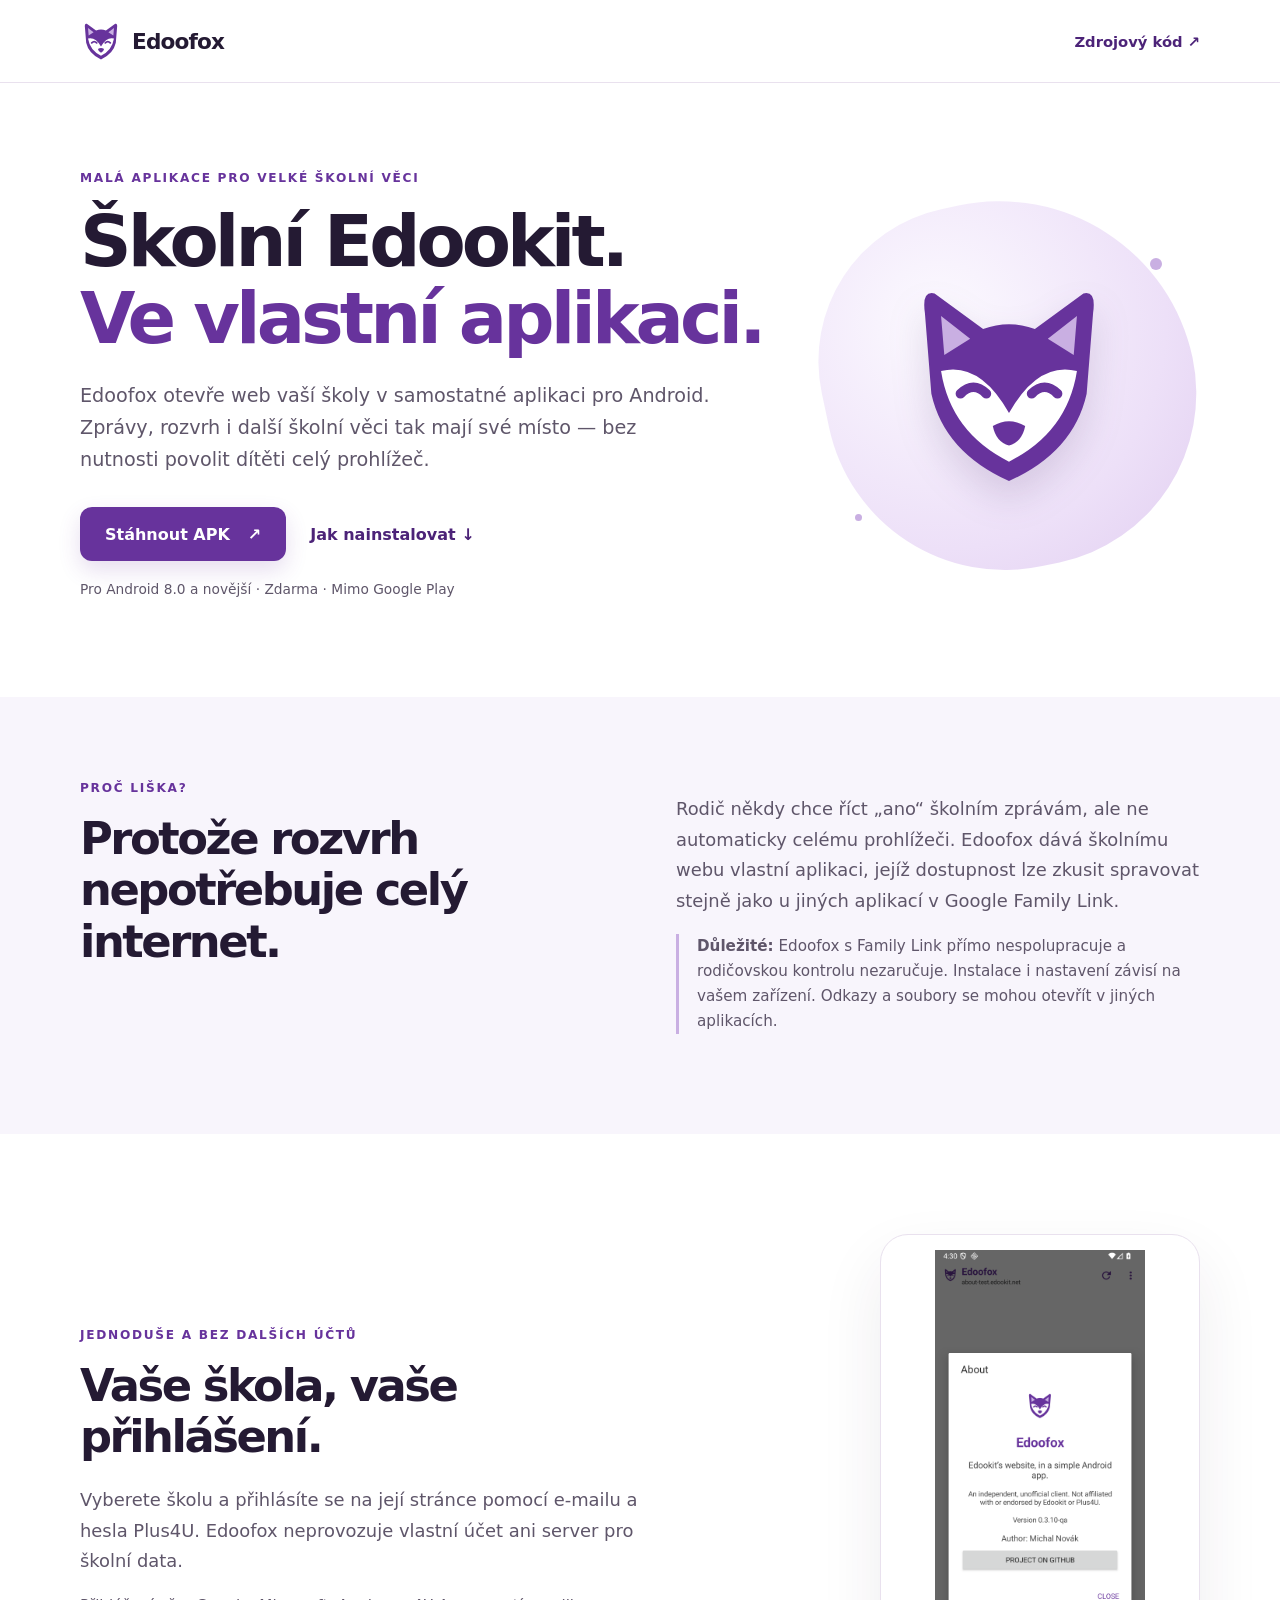
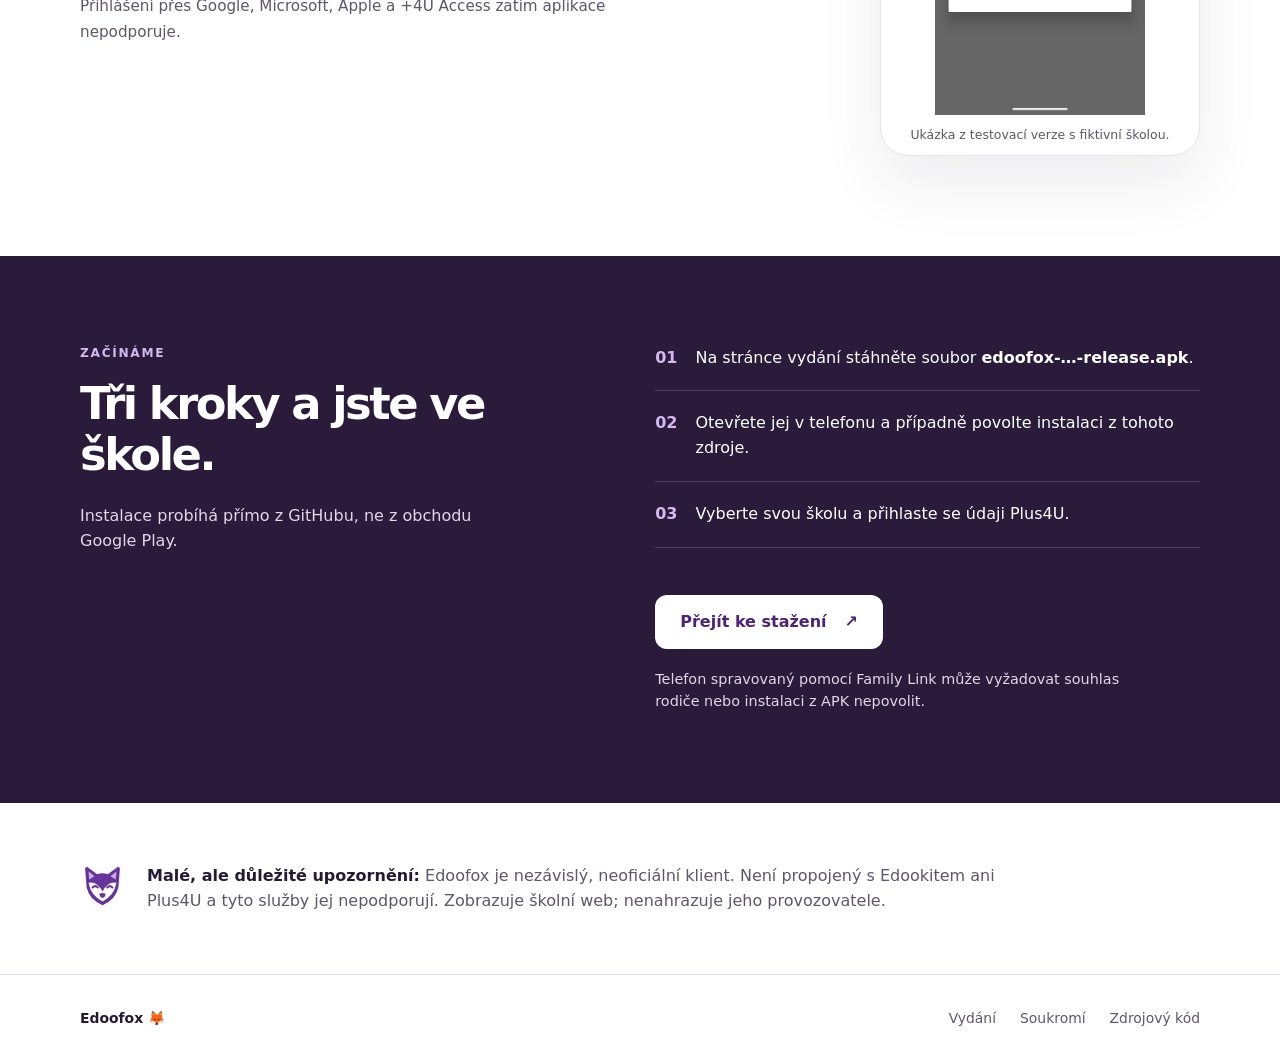
==== docs/index.html @ efac0a39 "Add Czech Edoofox landing page for GitHub Pages" ====
<!doctype html>
<html lang="cs">
<head>
  <meta charset="utf-8">
  <meta name="viewport" content="width=device-width, initial-scale=1">
  <meta name="theme-color" content="#f8f5fc">
  <meta name="description" content="Edoofox: neoficiální aplikace pro školní Edookit na Androidu. Školní web v samostatné aplikaci, kterou lze zkusit spravovat pomocí Google Family Link.">
  <title>Edoofox — školní Edookit ve vlastní aplikaci</title>
  <link rel="icon" href="images/edoofox.svg" type="image/svg+xml">
  <link rel="stylesheet" href="site.css">
</head>
<body>
  <a class="skip-link" href="#obsah">Přeskočit na obsah</a>
  <header class="site-header">
    <div class="container header-inner">
      <a class="brand" href="#uvod" aria-label="Edoofox, zpět na začátek">
        <img src="images/edoofox.svg" width="42" height="42" alt="">
        <span>Edoofox</span>
      </a>
      <a class="header-link" href="https://github.com/mancze/edoofox">Zdrojový kód <span aria-hidden="true">↗</span></a>
    </div>
  </header>

  <main id="obsah">
    <section class="hero container" id="uvod" aria-labelledby="hero-title">
      <div class="hero-copy">
        <p class="eyebrow">Malá aplikace pro velké školní věci</p>
        <h1 id="hero-title">Školní Edookit.<br><span>Ve vlastní aplikaci.</span></h1>
        <p class="lead">Edoofox otevře web vaší školy v samostatné aplikaci pro Android. Zprávy, rozvrh i další školní věci tak mají své místo — bez nutnosti povolit dítěti celý prohlížeč.</p>
        <div class="hero-actions">
          <a class="button button-primary" href="https://github.com/mancze/edoofox/releases">Stáhnout APK <span aria-hidden="true">↗</span></a>
          <a class="text-link" href="#instalace">Jak nainstalovat <span aria-hidden="true">↓</span></a>
        </div>
        <p class="support-note">Pro Android 8.0 a novější · Zdarma · Mimo Google Play</p>
      </div>
      <div class="hero-art" aria-hidden="true">
        <div class="art-halo"></div>
        <img src="images/edoofox.svg" width="190" height="190" alt="">
        <span class="art-spark spark-one"></span>
        <span class="art-spark spark-two"></span>
      </div>
    </section>

    <section class="why-section" aria-labelledby="why-title">
      <div class="container why-grid">
        <div>
          <p class="eyebrow">Proč liška?</p>
          <h2 id="why-title">Protože rozvrh nepotřebuje celý internet.</h2>
        </div>
        <div class="why-copy">
          <p>Rodič někdy chce říct „ano“ školním zprávám, ale ne automaticky celému prohlížeči. Edoofox dává školnímu webu vlastní aplikaci, jejíž dostupnost lze zkusit spravovat stejně jako u jiných aplikací v Google Family Link.</p>
          <p class="fine-print"><strong>Důležité:</strong> Edoofox s Family Link přímo nespolupracuje a rodičovskou kontrolu nezaručuje. Instalace i nastavení závisí na vašem zařízení. Odkazy a soubory se mohou otevřít v jiných aplikacích.</p>
        </div>
      </div>
    </section>

    <section class="app-section container" aria-labelledby="app-title">
      <div class="app-copy">
        <p class="eyebrow">Jednoduše a bez dalších účtů</p>
        <h2 id="app-title">Vaše škola, vaše přihlášení.</h2>
        <p>Vyberete školu a přihlásíte se na její stránce pomocí e-mailu a hesla Plus4U. Edoofox neprovozuje vlastní účet ani server pro školní data.</p>
        <p class="fine-print">Přihlášení přes Google, Microsoft, Apple a +4U Access zatím aplikace nepodporuje.</p>
      </div>
      <figure class="app-preview">
        <img src="images/about.png" width="1080" height="2400" loading="lazy" alt="Ukázka obrazovky O aplikaci v testovací verzi Edoofoxu">
        <figcaption>Ukázka z testovací verze s fiktivní školou.</figcaption>
      </figure>
    </section>

    <section class="install-section" id="instalace" aria-labelledby="install-title">
      <div class="container install-inner">
        <div class="install-heading">
          <p class="eyebrow">Začínáme</p>
          <h2 id="install-title">Tři kroky a jste ve škole.</h2>
          <p>Instalace probíhá přímo z GitHubu, ne z obchodu Google Play.</p>
        </div>
        <ol class="steps">
          <li><span class="step-number" aria-hidden="true">01</span><span>Na stránce vydání stáhněte soubor <strong>edoofox-…-release.apk</strong>.</span></li>
          <li><span class="step-number" aria-hidden="true">02</span><span>Otevřete jej v telefonu a případně povolte instalaci z tohoto zdroje.</span></li>
          <li><span class="step-number" aria-hidden="true">03</span><span>Vyberte svou školu a přihlaste se údaji Plus4U.</span></li>
        </ol>
        <div class="install-footer">
          <a class="button button-primary" href="https://github.com/mancze/edoofox/releases">Přejít ke stažení <span aria-hidden="true">↗</span></a>
          <p>Telefon spravovaný pomocí Family Link může vyžadovat souhlas rodiče nebo instalaci z APK nepovolit.</p>
        </div>
      </div>
    </section>

    <aside class="disclaimer container" aria-label="Upozornění">
      <img src="images/edoofox.svg" width="45" height="45" alt="">
      <p><strong>Malé, ale důležité upozornění:</strong> Edoofox je nezávislý, neoficiální klient. Není propojený s Edookitem ani Plus4U a tyto služby jej nepodporují. Zobrazuje školní web; nenahrazuje jeho provozovatele.</p>
    </aside>
  </main>

  <footer class="site-footer">
    <div class="container footer-inner">
      <span>Edoofox <span aria-hidden="true">🦊</span></span>
      <nav aria-label="Odkazy v zápatí">
        <a href="https://github.com/mancze/edoofox/releases">Vydání</a>
        <a href="https://github.com/mancze/edoofox/blob/main/docs/PRIVACY.md">Soukromí</a>
        <a href="https://github.com/mancze/edoofox">Zdrojový kód</a>
      </nav>
    </div>
  </footer>
</body>
</html>
---- docs/site.css ----
:root {
  color-scheme: light;
  --ink: #241a33;
  --muted: #5f566a;
  --purple: #67339c;
  --purple-dark: #4c2378;
  --purple-pale: #f1e9fa;
  --line: #e9e1ee;
  font-family: system-ui, -apple-system, "Segoe UI", Roboto, sans-serif;
}

* { box-sizing: border-box; }
html { scroll-behavior: smooth; }
body { margin: 0; color: var(--ink); background: #fff; }
img { max-width: 100%; height: auto; }
a { color: var(--purple-dark); }
a:focus-visible { outline: 3px solid #b371f1; outline-offset: 4px; border-radius: 4px; }
.container { width: min(1120px, calc(100% - 48px)); margin-inline: auto; }
.skip-link { position: absolute; top: -100px; left: 16px; z-index: 10; padding: 12px 18px; background: #fff; }
.skip-link:focus { top: 10px; }

.site-header { border-bottom: 1px solid var(--line); }
.header-inner, .footer-inner { display: flex; align-items: center; justify-content: space-between; gap: 24px; }
.header-inner { min-height: 82px; }
.brand { display: inline-flex; align-items: center; gap: 10px; color: var(--ink); text-decoration: none; font-size: 1.35rem; font-weight: 800; letter-spacing: -.04em; }
.brand img { display: block; width: 42px; height: 42px; }
.header-link { font-size: .92rem; font-weight: 650; text-decoration: none; }
.header-link:hover, .text-link:hover, .site-footer a:hover { text-decoration: underline; }

.hero { display: grid; grid-template-columns: minmax(0, 1.35fr) minmax(260px, .75fr); align-items: center; gap: 48px; min-height: 580px; padding-block: 88px 100px; }
.eyebrow { margin: 0 0 18px; color: var(--purple); font-size: .76rem; font-weight: 800; letter-spacing: .14em; text-transform: uppercase; }
h1, h2, p { margin-top: 0; }
h1, h2 { letter-spacing: -.055em; }
h1 { margin-bottom: 24px; font-size: clamp(3rem, 5.6vw, 5.35rem); line-height: 1.07; }
h1 span { color: var(--purple); }
h2 { margin-bottom: 23px; font-size: clamp(2.1rem, 3.5vw, 3.25rem); line-height: 1.14; }
.lead { max-width: 630px; color: var(--muted); font-size: clamp(1.12rem, 1.5vw, 1.25rem); line-height: 1.65; }
.hero-actions { display: flex; align-items: center; flex-wrap: wrap; gap: 24px; margin-top: 32px; }
.button { display: inline-flex; align-items: center; justify-content: center; gap: 18px; min-height: 54px; padding: 14px 25px; border-radius: 12px; font-weight: 750; text-decoration: none; transition: background-color .15s ease, transform .15s ease; }
.button:hover { transform: translateY(-2px); }
.button-primary { color: #fff; background: var(--purple); box-shadow: 0 9px 22px #67339c2a; }
.button-primary:hover { background: var(--purple-dark); }
.text-link { font-weight: 700; text-decoration: none; }
.support-note { margin: 20px 0 0; color: var(--muted); font-size: .86rem; }
.hero-art { position: relative; display: grid; place-items: center; min-height: 360px; isolation: isolate; }
.art-halo { position: absolute; z-index: -1; width: min(100%, 370px); aspect-ratio: 1; border-radius: 44% 56% 49% 51%; background: radial-gradient(circle at 35% 30%, #fcfaff 0, #ede0f8 64%, #e1cef0 100%); transform: rotate(-12deg); }
.hero-art img { width: clamp(160px, 20vw, 220px); filter: drop-shadow(0 18px 18px #50306c2a); }
.art-spark { position: absolute; width: 12px; height: 12px; border-radius: 50%; background: #c9afe2; }
.spark-one { top: 15%; right: 10%; }
.spark-two { bottom: 12%; left: 10%; width: 7px; height: 7px; }

.why-section { padding-block: 84px; background: #f8f5fc; }
.why-grid { display: grid; grid-template-columns: 1fr 1fr; gap: 72px; }
.why-copy { padding-top: 13px; }
.why-copy > p:first-child, .app-copy > p:not(.eyebrow) { color: var(--muted); font-size: 1.12rem; line-height: 1.7; }
.fine-print { color: var(--muted); font-size: .95rem !important; line-height: 1.65; }
.why-copy .fine-print { padding-left: 18px; border-left: 3px solid #c9afe2; }

.app-section { display: grid; grid-template-columns: 1fr 320px; align-items: center; gap: clamp(50px, 10vw, 150px); padding-block: 100px; }
.app-copy { max-width: 570px; }
.app-preview { margin: 0; padding: 15px 15px 13px; border: 1px solid var(--line); border-radius: 28px; box-shadow: 0 28px 65px #32214115; background: #fff; }
.app-preview img { display: block; width: 100%; max-height: 465px; object-fit: contain; border-radius: 15px; }
.app-preview figcaption { padding-top: 12px; color: var(--muted); font-size: .78rem; text-align: center; }

.install-section { padding-block: 90px; background: #2a1b3b; color: #fff; }
.install-inner { display: grid; grid-template-columns: 1fr 1.1fr; gap: 25px 80px; }
.install-section .eyebrow { color: #d5b8ef; }
.install-heading > p:last-child { max-width: 420px; color: #e0d7e8; line-height: 1.6; }
.steps { margin: 0; padding: 0; list-style: none; }
.steps li { display: flex; gap: 18px; padding: 20px 0; border-bottom: 1px solid #ffffff29; line-height: 1.55; }
.steps li:first-child { padding-top: 0; }
.step-number { flex: none; color: #d5b8ef; font-weight: 800; }
.install-footer { grid-column: 2; }
.install-footer .button { background: #fff; color: var(--purple-dark); box-shadow: none; }
.install-footer .button:hover { background: #f0e7f8; }
.install-footer p { max-width: 500px; margin: 19px 0 0; color: #e0d7e8; font-size: .9rem; line-height: 1.55; }

.disclaimer { display: flex; align-items: flex-start; gap: 22px; padding-block: 60px; }
.disclaimer img { flex: none; width: 45px; height: 45px; }
.disclaimer p { max-width: 850px; margin: 0; color: var(--muted); line-height: 1.6; }
.disclaimer strong { color: var(--ink); }
.site-footer { border-top: 1px solid var(--line); }
.footer-inner { min-height: 86px; color: var(--muted); font-size: .87rem; }
.footer-inner > span { font-weight: 750; color: var(--ink); }
.footer-inner nav { display: flex; flex-wrap: wrap; gap: 12px 24px; }
.site-footer a { color: var(--muted); text-decoration: none; }

@media (max-width: 760px) {
  .container { width: min(100% - 36px, 540px); }
  .header-inner { min-height: 70px; }
  .header-link { font-size: .84rem; }
  .hero { grid-template-columns: 1fr; gap: 25px; min-height: 0; padding-block: 68px 76px; }
  .hero-art { grid-row: 1; min-height: 180px; }
  .art-halo { width: 200px; }
  .hero-art img { width: 120px; }
  .hero-copy { text-align: center; }
  .hero-actions { justify-content: center; }
  .eyebrow { font-size: .7rem; }
  h1 { font-size: clamp(2.65rem, 9vw, 4.25rem); }
  .why-section, .install-section { padding-block: 68px; }
  .why-grid, .app-section, .install-inner { grid-template-columns: 1fr; gap: 28px; }
  .why-copy { padding-top: 0; }
  .app-section { padding-block: 78px; }
  .app-preview { width: min(100%, 300px); justify-self: center; }
  .install-footer { grid-column: 1; }
  .disclaimer { padding-block: 48px; }
  .footer-inner { align-items: flex-start; flex-direction: column; justify-content: center; gap: 14px; padding-block: 24px; }
}

@media (max-width: 380px) {
  .hero-actions { flex-direction: column; align-items: stretch; gap: 17px; }
  .disclaimer { gap: 13px; }
  .disclaimer img { width: 32px; height: 32px; }
}

@media (prefers-reduced-motion: reduce) {
  html { scroll-behavior: auto; }
  .button { transition: none; }
}
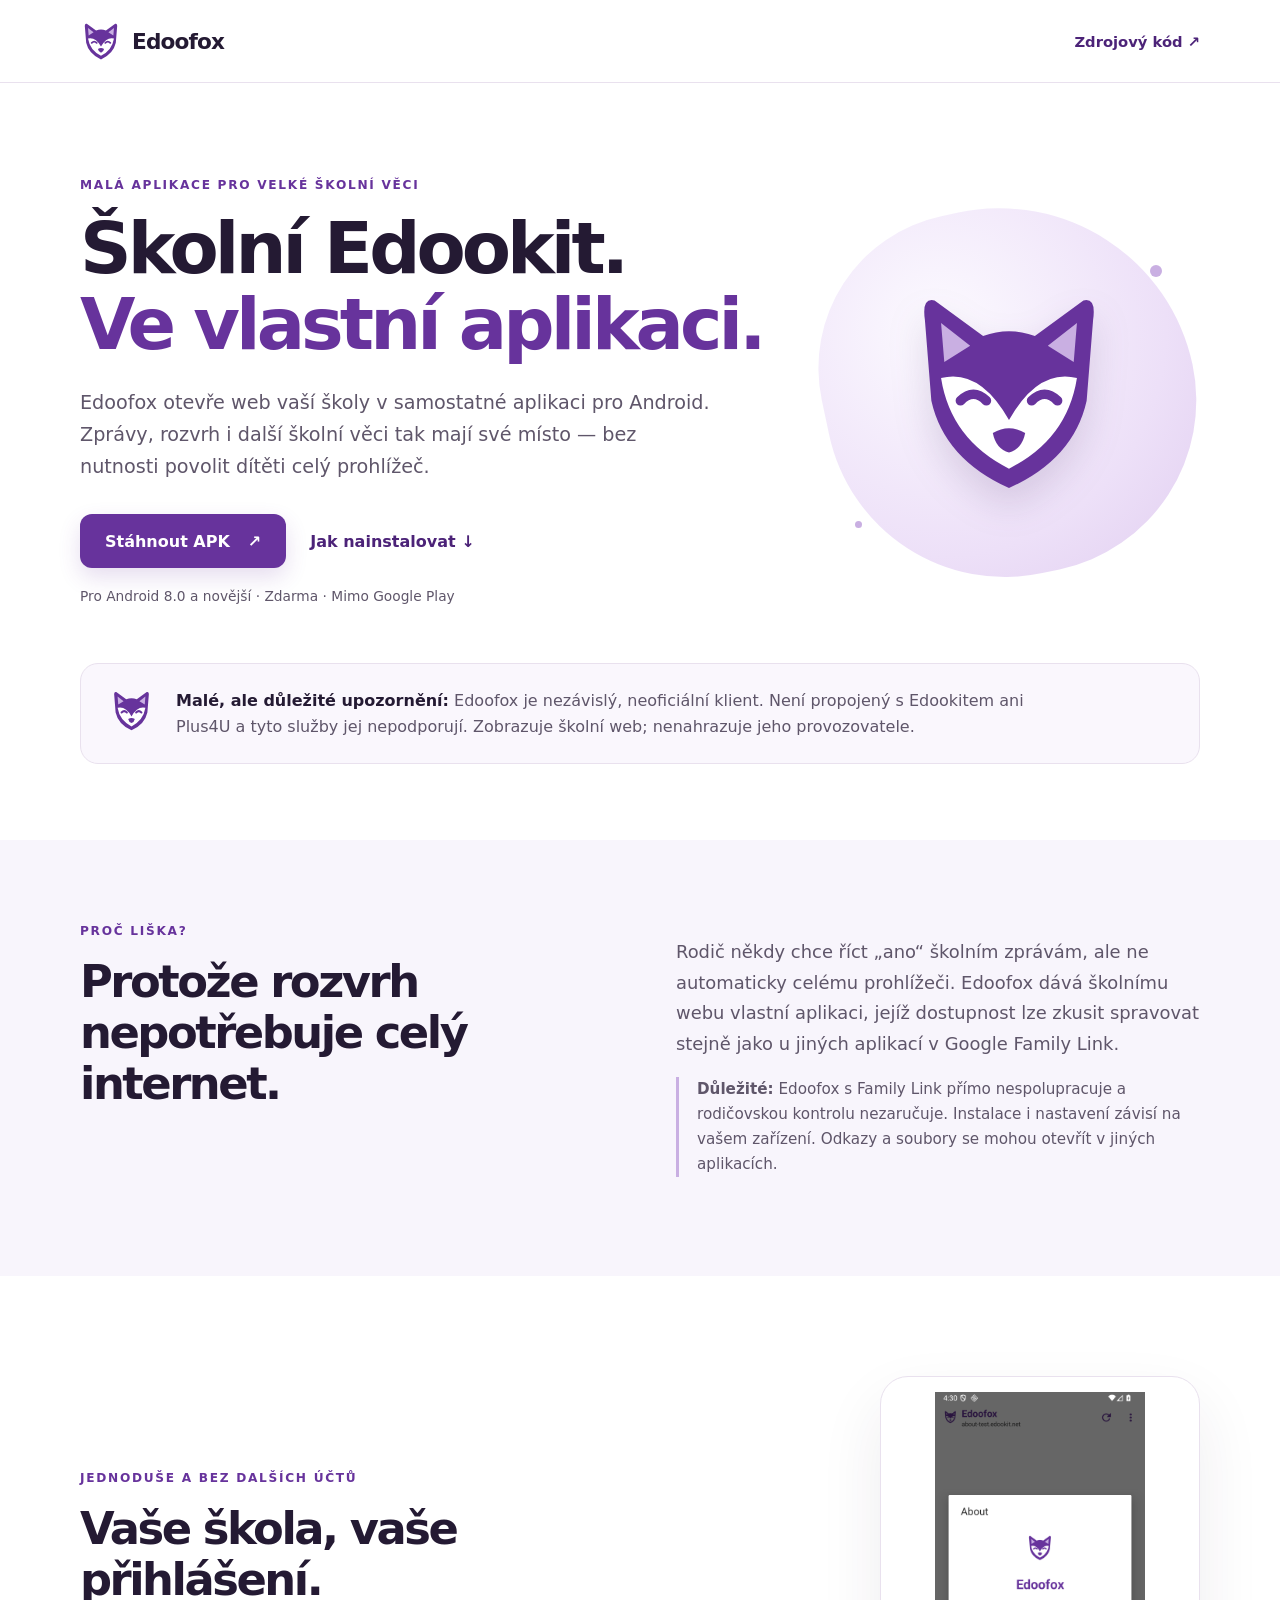
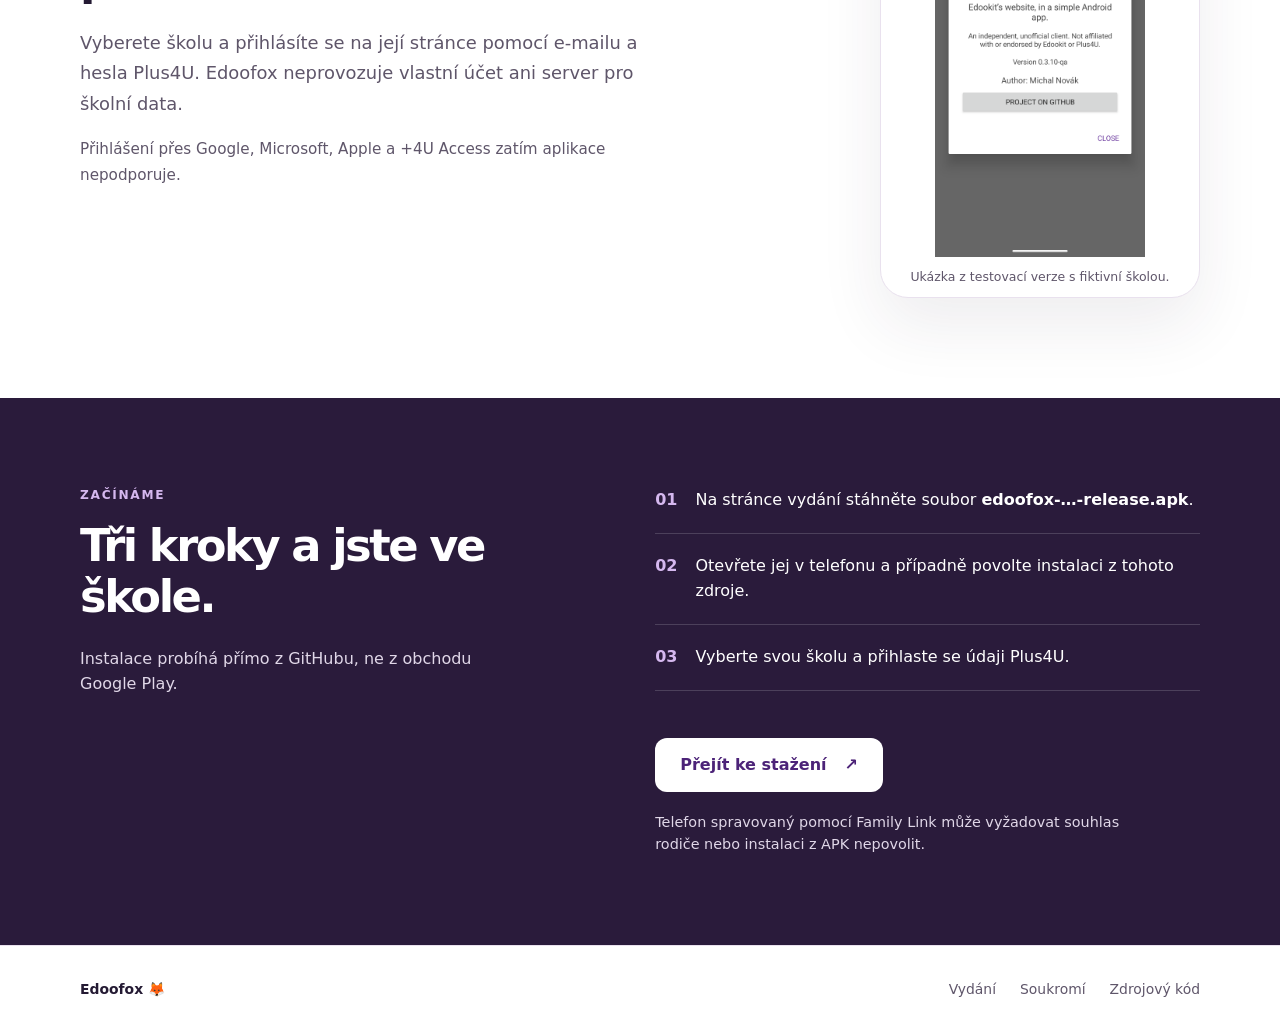
==== commit c8f5d535: "Move unofficial-client notice below download hero" ====
--- a/docs/index.html
+++ b/docs/index.html
@@ -40,6 +40,11 @@
         <span class="art-spark spark-two"></span>
       </div>
     </section>
+
+    <aside class="disclaimer container" aria-label="Upozornění">
+      <img src="images/edoofox.svg" width="45" height="45" alt="">
+      <p><strong>Malé, ale důležité upozornění:</strong> Edoofox je nezávislý, neoficiální klient. Není propojený s Edookitem ani Plus4U a tyto služby jej nepodporují. Zobrazuje školní web; nenahrazuje jeho provozovatele.</p>
+    </aside>
 
     <section class="why-section" aria-labelledby="why-title">
       <div class="container why-grid">
@@ -86,10 +91,6 @@
       </div>
     </section>
 
-    <aside class="disclaimer container" aria-label="Upozornění">
-      <img src="images/edoofox.svg" width="45" height="45" alt="">
-      <p><strong>Malé, ale důležité upozornění:</strong> Edoofox je nezávislý, neoficiální klient. Není propojený s Edookitem ani Plus4U a tyto služby jej nepodporují. Zobrazuje školní web; nenahrazuje jeho provozovatele.</p>
-    </aside>
   </main>
 
   <footer class="site-footer">
--- a/docs/site.css
+++ b/docs/site.css
@@ -27,7 +27,7 @@
 .header-link { font-size: .92rem; font-weight: 650; text-decoration: none; }
 .header-link:hover, .text-link:hover, .site-footer a:hover { text-decoration: underline; }
 
-.hero { display: grid; grid-template-columns: minmax(0, 1.35fr) minmax(260px, .75fr); align-items: center; gap: 48px; min-height: 580px; padding-block: 88px 100px; }
+.hero { display: grid; grid-template-columns: minmax(0, 1.35fr) minmax(260px, .75fr); align-items: center; gap: 48px; min-height: 580px; padding-block: 88px 52px; }
 .eyebrow { margin: 0 0 18px; color: var(--purple); font-size: .76rem; font-weight: 800; letter-spacing: .14em; text-transform: uppercase; }
 h1, h2, p { margin-top: 0; }
 h1, h2 { letter-spacing: -.055em; }
@@ -75,7 +75,7 @@
 .install-footer .button:hover { background: #f0e7f8; }
 .install-footer p { max-width: 500px; margin: 19px 0 0; color: #e0d7e8; font-size: .9rem; line-height: 1.55; }
 
-.disclaimer { display: flex; align-items: flex-start; gap: 22px; padding-block: 60px; }
+.disclaimer { display: flex; align-items: flex-start; gap: 22px; margin-bottom: 76px; padding: 24px 28px; border: 1px solid var(--line); border-radius: 18px; background: #faf7fd; }
 .disclaimer img { flex: none; width: 45px; height: 45px; }
 .disclaimer p { max-width: 850px; margin: 0; color: var(--muted); line-height: 1.6; }
 .disclaimer strong { color: var(--ink); }
@@ -89,7 +89,7 @@
   .container { width: min(100% - 36px, 540px); }
   .header-inner { min-height: 70px; }
   .header-link { font-size: .84rem; }
-  .hero { grid-template-columns: 1fr; gap: 25px; min-height: 0; padding-block: 68px 76px; }
+  .hero { grid-template-columns: 1fr; gap: 25px; min-height: 0; padding-block: 68px 36px; }
   .hero-art { grid-row: 1; min-height: 180px; }
   .art-halo { width: 200px; }
   .hero-art img { width: 120px; }
@@ -103,7 +103,7 @@
   .app-section { padding-block: 78px; }
   .app-preview { width: min(100%, 300px); justify-self: center; }
   .install-footer { grid-column: 1; }
-  .disclaimer { padding-block: 48px; }
+  .disclaimer { margin-bottom: 52px; padding: 20px; }
   .footer-inner { align-items: flex-start; flex-direction: column; justify-content: center; gap: 14px; padding-block: 24px; }
 }
 
